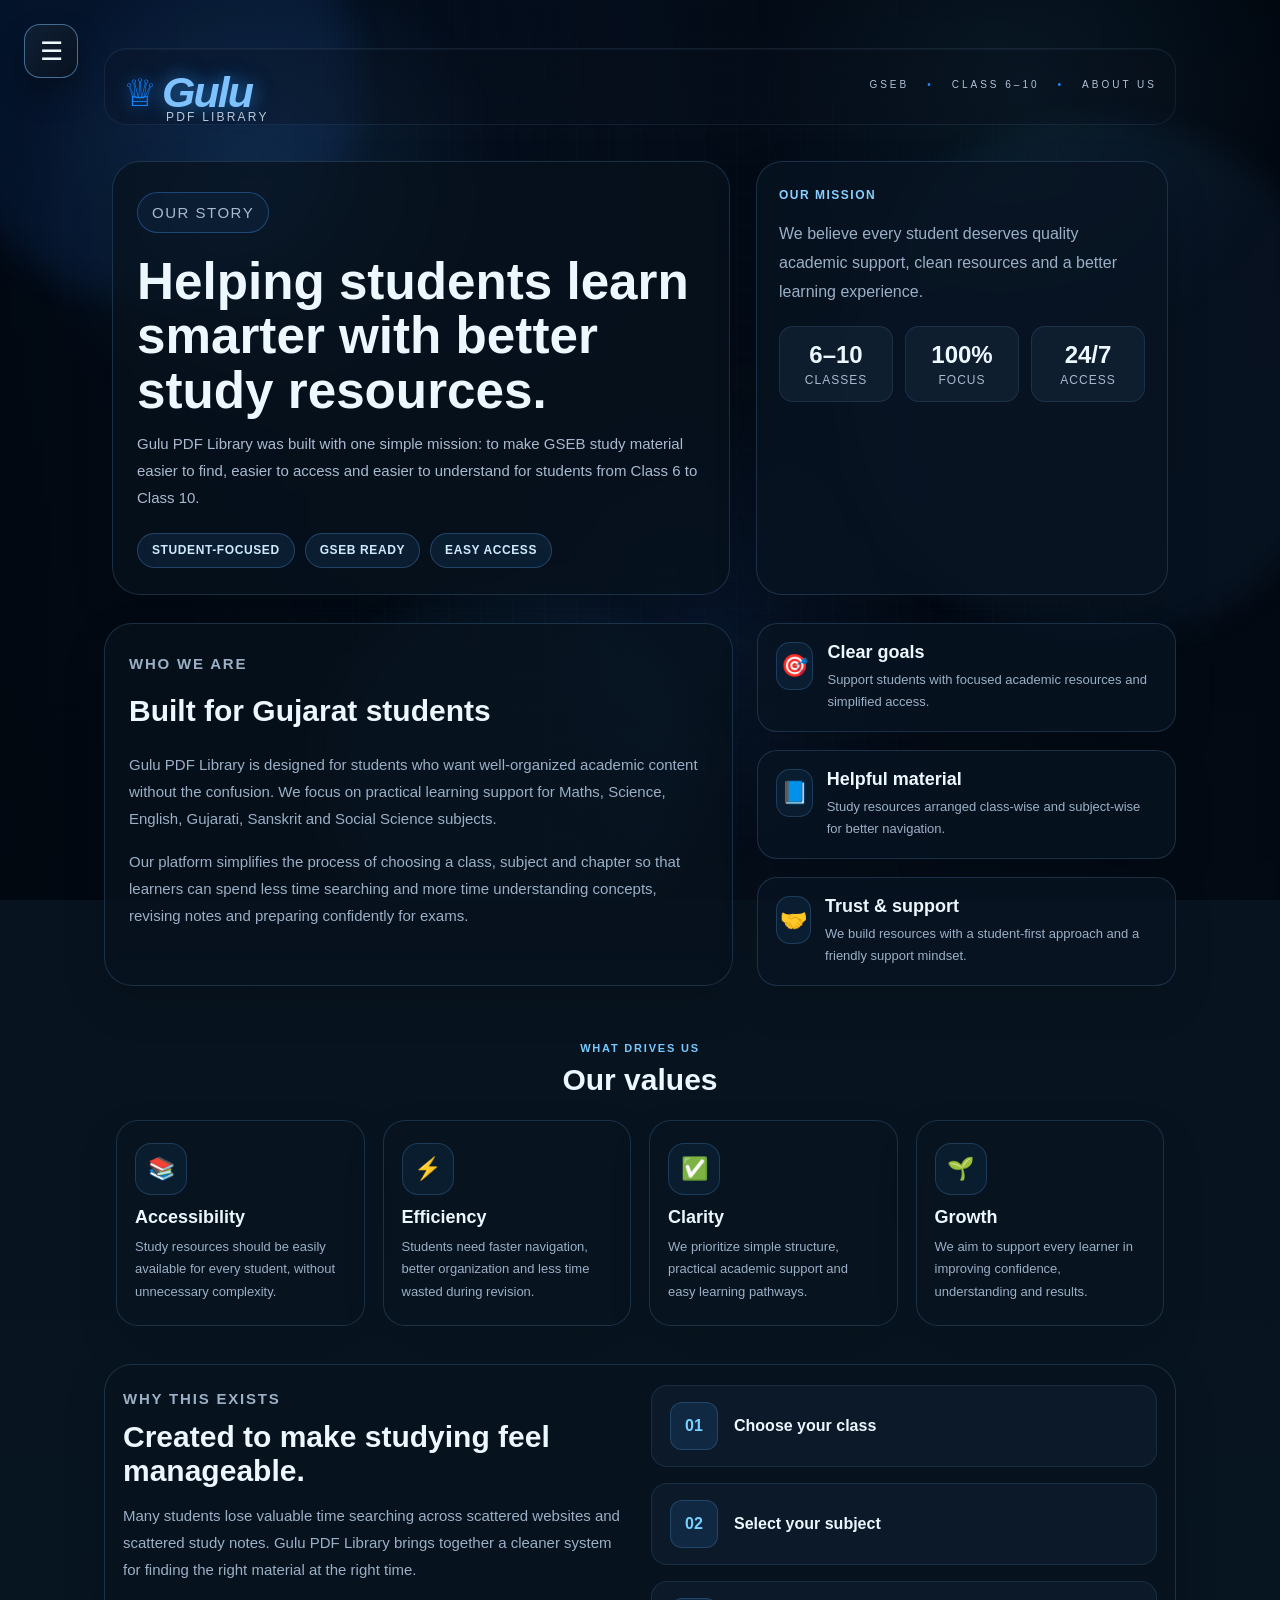
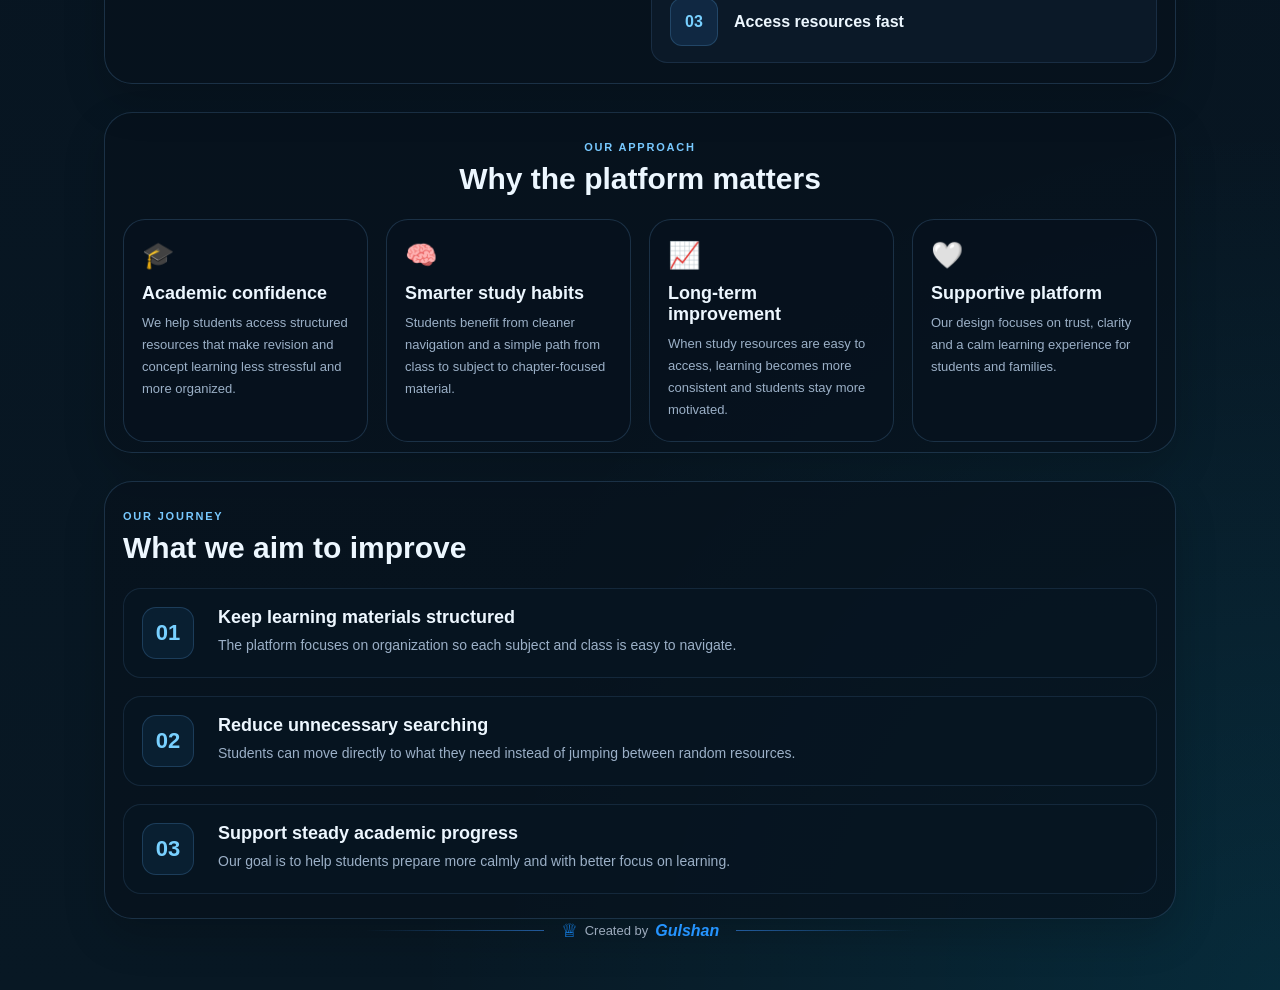
==== about.html @ 65ab962f "gg" ====
<!DOCTYPE html>
<html lang="en">

<head>

    <meta charset="UTF-8">
    <meta name="viewport" content="width=device-width, initial-scale=1.0">
    <meta name="theme-color" content="#07111f">
    <meta name="description" content="Learn about Gulu PDF Library, our mission to make GSEB study resources easier, smarter and more accessible for students across Gujarat.">
    <meta name="robots" content="index, follow">

    <title>
        About Gulu PDF Library | Our Mission & Story
    </title>

    <link rel="stylesheet" href="./css/style.css">
    <link rel="icon" type="image/png" href="./logo.png">

</head>

<body>

<div class="page-backdrop" aria-hidden="true">
    <span class="orb orb-one"></span>
    <span class="orb orb-two"></span>
    <span class="orb orb-three"></span>
    <div class="grid-glow"></div>
</div>

<div class="video-bg">
    <video autoplay loop muted playsinline preload="metadata" aria-hidden="true">
        <source src="./background.mp4" type="video/mp4">
        Your browser does not support background video.
    </video>
</div>

<div class="video-overlay"></div>

<main class="page about-page">

    <header class="topbar">

        <div class="brand">
            <div class="brand-logo">
                <span class="crown">♕</span>
                <span class="gulu-text">Gulu</span>
            </div>
            <div class="brand-subtitle">PDF LIBRARY</div>
        </div>

        <div class="top-right">
            GSEB
            <span>•</span>
            CLASS 6–10
            <span>•</span>
            ABOUT US
        </div>

    </header>

    <div class="side-menu" id="sideMenu">
        <button type="button" class="menu-toggle" id="menuToggle" aria-label="Open menu" aria-expanded="false">☰</button>

        <div class="side-menu-panel" id="sideMenuPanel" aria-label="Menu options">
            <div class="menu-heading">Menu</div>
            <a href="index.html">Home</a>
            <a href="about.html">About</a>
            <a href="contact.html">Contact</a>
            <a href="#">Settings</a>
            <a href="#">Profile</a>
        </div>
    </div>

    <section class="about-hero">

        <div class="about-hero-copy">
            <p class="eyebrow">Our story</p>
            <h1>Helping students learn smarter with better study resources.</h1>
            <p>
                Gulu PDF Library was built with one simple mission: to make GSEB study material easier to find,
                easier to access and easier to understand for students from Class 6 to Class 10.
            </p>

            <div class="hero-about-badges">
                <span>Student-focused</span>
                <span>GSEB ready</span>
                <span>Easy access</span>
            </div>
        </div>

        <div class="about-quick-card">
            <div class="quick-card-title">Our mission</div>
            <p>
                We believe every student deserves quality academic support, clean resources and a better learning experience.
            </p>
            <div class="metric-grid">
                <div>
                    <strong>6–10</strong>
                    <span>Classes</span>
                </div>
                <div>
                    <strong>100%</strong>
                    <span>Focus</span>
                </div>
                <div>
                    <strong>24/7</strong>
                    <span>Access</span>
                </div>
            </div>
        </div>

    </section>

    <section class="about-layout">

        <article class="story-panel">
            <div class="panel-header">
                <div>
                    <p class="mini-tag">Who we are</p>
                    <h2>Built for Gujarat students</h2>
                </div>
            </div>

            <p>
                Gulu PDF Library is designed for students who want well-organized academic content without the confusion.
                We focus on practical learning support for Maths, Science, English, Gujarati, Sanskrit and Social Science subjects.
            </p>

            <p>
                Our platform simplifies the process of choosing a class, subject and chapter so that learners can spend less time searching
                and more time understanding concepts, revising notes and preparing confidently for exams.
            </p>
        </article>

        <aside class="feature-stack">
            <div class="feature-box">
                <span class="feature-icon">🎯</span>
                <div>
                    <h3>Clear goals</h3>
                    <p>Support students with focused academic resources and simplified access.</p>
                </div>
            </div>

            <div class="feature-box">
                <span class="feature-icon">📘</span>
                <div>
                    <h3>Helpful material</h3>
                    <p>Study resources arranged class-wise and subject-wise for better navigation.</p>
                </div>
            </div>

            <div class="feature-box">
                <span class="feature-icon">🤝</span>
                <div>
                    <h3>Trust & support</h3>
                    <p>We build resources with a student-first approach and a friendly support mindset.</p>
                </div>
            </div>
        </aside>

    </section>

    <section class="values-panel">
        <div class="panel-header center-header">
            <div>
                <p class="mini-tag">What drives us</p>
                <h2>Our values</h2>
            </div>
        </div>

        <div class="values-grid">
            <article class="value-card">
                <div class="trust-icon">📚</div>
                <h3>Accessibility</h3>
                <p>Study resources should be easily available for every student, without unnecessary complexity.</p>
            </article>

            <article class="value-card">
                <div class="trust-icon">⚡</div>
                <h3>Efficiency</h3>
                <p>Students need faster navigation, better organization and less time wasted during revision.</p>
            </article>

            <article class="value-card">
                <div class="trust-icon">✅</div>
                <h3>Clarity</h3>
                <p>We prioritize simple structure, practical academic support and easy learning pathways.</p>
            </article>

            <article class="value-card">
                <div class="trust-icon">🌱</div>
                <h3>Growth</h3>
                <p>We aim to support every learner in improving confidence, understanding and results.</p>
            </article>
        </div>
    </section>

    <section class="journey-panel">
        <div class="journey-copy">
            <p class="mini-tag">Why this exists</p>
            <h2>Created to make studying feel manageable.</h2>
            <p>
                Many students lose valuable time searching across scattered websites and scattered study notes.
                Gulu PDF Library brings together a cleaner system for finding the right material at the right time.
            </p>
        </div>

        <div class="journey-box">
            <div class="journey-step">
                <span>01</span>
                <p>Choose your class</p>
            </div>
            <div class="journey-step">
                <span>02</span>
                <p>Select your subject</p>
            </div>
            <div class="journey-step">
                <span>03</span>
                <p>Access resources fast</p>
            </div>
        </div>
    </section>

    <section class="mission-panel">
        <div class="panel-header center-header">
            <div>
                <p class="mini-tag">Our approach</p>
                <h2>Why the platform matters</h2>
            </div>
        </div>

        <div class="mission-grid">
            <article class="mission-card">
                <span>🎓</span>
                <h3>Academic confidence</h3>
                <p>We help students access structured resources that make revision and concept learning less stressful and more organized.</p>
            </article>
            <article class="mission-card">
                <span>🧠</span>
                <h3>Smarter study habits</h3>
                <p>Students benefit from cleaner navigation and a simple path from class to subject to chapter-focused material.</p>
            </article>
            <article class="mission-card">
                <span>📈</span>
                <h3>Long-term improvement</h3>
                <p>When study resources are easy to access, learning becomes more consistent and students stay more motivated.</p>
            </article>
            <article class="mission-card">
                <span>🤍</span>
                <h3>Supportive platform</h3>
                <p>Our design focuses on trust, clarity and a calm learning experience for students and families.</p>
            </article>
        </div>
    </section>

    <section class="timeline-panel">
        <div class="panel-header">
            <div>
                <p class="mini-tag">Our journey</p>
                <h2>What we aim to improve</h2>
            </div>
        </div>

        <div class="timeline-list">
            <div class="timeline-item">
                <strong>01</strong>
                <div>
                    <h4>Keep learning materials structured</h4>
                    <p>The platform focuses on organization so each subject and class is easy to navigate.</p>
                </div>
            </div>
            <div class="timeline-item">
                <strong>02</strong>
                <div>
                    <h4>Reduce unnecessary searching</h4>
                    <p>Students can move directly to what they need instead of jumping between random resources.</p>
                </div>
            </div>
            <div class="timeline-item">
                <strong>03</strong>
                <div>
                    <h4>Support steady academic progress</h4>
                    <p>Our goal is to help students prepare more calmly and with better focus on learning.</p>
                </div>
            </div>
        </div>
    </section>

    <footer class="footer">
        <div class="footer-line"></div>
        <div class="footer-content">
            <span class="footer-crown">♕</span>
            <span>Created by</span>
            <strong>Gulshan</strong>
        </div>
        <div class="footer-line"></div>
    </footer>

</main>

<script>
    const sideMenu = document.getElementById("sideMenu");
    const menuToggle = document.getElementById("menuToggle");

    menuToggle.addEventListener("click", function () {
        const isOpen = sideMenu.classList.toggle("open");
        menuToggle.setAttribute("aria-expanded", String(isOpen));
    });

    document.addEventListener("click", function (event) {
        if (!sideMenu.contains(event.target)) {
            sideMenu.classList.remove("open");
            menuToggle.setAttribute("aria-expanded", "false");
        }
    });
</script>

<script src="./js/bg-music.js"></script>

</body>

</html>
---- css/style.css ----
/* =========================================================
   GULU PDF LIBRARY
   FINAL GLOBAL STYLESHEET
========================================================= */


/* =========================================================
   RESET
========================================================= */

* {
    margin: 0;
    padding: 0;
    box-sizing: border-box;
}


html,
body {
    width: 100%;
    min-height: 100%;
}


html {
    scroll-behavior: smooth;
}


body {
    position: relative;

    font-family:
        "Segoe UI",
        Arial,
        Helvetica,
        sans-serif;

    background:
        radial-gradient(circle at top left, rgba(26, 118, 255, 0.22), transparent 28%),
        radial-gradient(circle at bottom right, rgba(0, 209, 255, 0.10), transparent 30%),
        linear-gradient(180deg, #040a13 0%, #07131f 30%, #081824 100%);

    color: #ffffff;

    overflow-x: hidden;

    -webkit-font-smoothing: antialiased;

    text-rendering: optimizeLegibility;
}


body::before {
    content: "";
    position: fixed;
    inset: 0;
    z-index: 0;
    pointer-events: none;
    background:
        radial-gradient(circle at 20% 20%, rgba(95, 182, 255, 0.14), transparent 20%),
        radial-gradient(circle at 80% 10%, rgba(81, 210, 255, 0.08), transparent 22%),
        radial-gradient(circle at 55% 70%, rgba(58, 126, 255, 0.08), transparent 26%);
}


.page-backdrop {
    position: fixed;
    inset: 0;
    z-index: 0;
    overflow: hidden;
    pointer-events: none;
}


.orb {
    position: absolute;
    border-radius: 50%;
    filter: blur(16px);
    opacity: 0.52;
    animation: floatOrb 16s ease-in-out infinite alternate;
}


.orb-one {
    width: 420px;
    height: 420px;
    background: rgba(35, 120, 255, 0.18);
    top: -120px;
    left: -60px;
}


.orb-two {
    width: 520px;
    height: 520px;
    background: rgba(83, 173, 255, 0.12);
    right: -80px;
    top: 120px;
    animation-delay: 1s;
}


.orb-three {
    width: 380px;
    height: 380px;
    background: rgba(80, 196, 255, 0.10);
    bottom: -60px;
    left: 25%;
    animation-delay: 2s;
}


.grid-glow {
    position: absolute;
    inset: 0;
    background-image:
        linear-gradient(rgba(255, 255, 255, 0.03) 1px, transparent 1px),
        linear-gradient(90deg, rgba(255, 255, 255, 0.03) 1px, transparent 1px);
    background-size: 32px 32px;
    mask-image: radial-gradient(circle at center, black 40%, transparent 100%);
    opacity: 0.45;
}


@keyframes floatOrb {
    0% {
        transform: translate3d(0, 0, 0) scale(1);
    }
    100% {
        transform: translate3d(20px, 25px, 0) scale(1.06);
    }
}


button,
input,
textarea,
select {
    font: inherit;
}


button {
    -webkit-tap-highlight-color: transparent;
}


::selection {
    background: rgba(35, 143, 255, 0.30);
    color: #ffffff;
}


/* =========================================================
   GLOBAL SCROLLBAR
========================================================= */

::-webkit-scrollbar {
    width: 9px;
}


::-webkit-scrollbar-track {
    background: #07111f;
}


::-webkit-scrollbar-thumb {
    background: #16395f;
    border-radius: 20px;
}


::-webkit-scrollbar-thumb:hover {
    background: #1e5c96;
}


/* =========================================================
   BACKGROUND VIDEO
========================================================= */

.video-bg {
    position: fixed;

    inset: 0;

    width: 100%;
    height: 100%;

    overflow: hidden;

    z-index: -2;

    pointer-events: none;
}


.video-bg video {
    width: 100%;
    height: 100%;

    object-fit: cover;

    object-position: center;
}


/* =========================================================
   BACKGROUND OVERLAY
========================================================= */

.video-overlay {
    position: fixed;

    inset: 0;

    background:
        linear-gradient(
            90deg,
            rgba(2, 7, 15, 0.90),
            rgba(4, 12, 25, 0.64),
            rgba(2, 7, 15, 0.80)
        );

    backdrop-filter: blur(1.5px);

    -webkit-backdrop-filter: blur(1.5px);

    z-index: -1;

    pointer-events: none;
}


/* =========================================================
   INDEX PAGE
========================================================= */

.page {
    position: relative;
    z-index: 1;

    width: min(1400px, 100%);
    min-height: 100vh;
    margin: 0 auto;

    display: flex;
    flex-direction: column;

    padding:
        28px
        5%
        18px;
}


/* =========================================================
   INDEX TOP BAR
========================================================= */

.topbar {
    width: 100%;
    max-width: 1280px;
    margin: 0 auto;

    display: flex;
    justify-content: space-between;
    align-items: flex-start;
    gap: 20px;

    padding: 14px 18px 0;
    border-radius: 22px;
    background: rgba(10, 18, 30, 0.30);
    border: 1px solid rgba(122, 193, 255, 0.10);
    box-shadow: inset 0 1px 0 rgba(255, 255, 255, 0.04);
}


.side-menu {
    position: fixed;
    left: 24px;
    top: 24px;
    z-index: 60;
}


.side-menu-panel,
.info-item,
.login-box,
.seo-intro,
.info-panel,
.faq-box {
    backdrop-filter: blur(14px);
    -webkit-backdrop-filter: blur(14px);
}


.menu-toggle {
    width: 54px;
    height: 54px;

    border: 1px solid rgba(126, 196, 255, 0.50);
    border-radius: 16px;

    background: linear-gradient(135deg, rgba(16, 32, 53, 0.95), rgba(8, 18, 31, 0.92));

    color: #edf8ff;
    font-size: 26px;
    line-height: 1;

    cursor: pointer;

    box-shadow: 0 16px 30px rgba(0, 0, 0, 0.28);

    transition: transform 0.25s ease, border-color 0.25s ease, box-shadow 0.25s ease;
}


.menu-toggle:hover {
    transform: translateY(-2px);
    border-color: rgba(142, 209, 255, 0.82);
    box-shadow: 0 20px 36px rgba(10, 86, 180, 0.26);
}


.side-menu-panel {
    position: absolute;
    left: 0;
    top: 66px;

    width: 220px;
    padding: 14px 12px 12px;

    border: 1px solid rgba(120, 188, 255, 0.35);
    border-radius: 18px;

    background: rgba(9, 18, 30, 0.90);
    backdrop-filter: blur(18px);
    -webkit-backdrop-filter: blur(18px);

    transform: translateX(-118%);
    opacity: 0;
    pointer-events: none;

    transition: transform 0.30s cubic-bezier(0.22, 1, 0.36, 1), opacity 0.30s ease;

    box-shadow: 0 20px 35px rgba(0, 0, 0, 0.35);
}


.side-menu.open .side-menu-panel {
    transform: translateX(0);
    opacity: 1;
    pointer-events: auto;
}


.menu-heading {
    padding: 0 10px 10px;
    color: #7cc3ff;
    font-size: 11px;
    font-weight: 700;
    letter-spacing: 1.8px;
    text-transform: uppercase;
}


.side-menu-panel a {
    display: block;
    margin-top: 8px;
    padding: 12px 12px;
    border-radius: 12px;

    background: rgba(255, 255, 255, 0.02);
    color: #eaf5ff;
    text-decoration: none;
    font-size: 14px;
    font-weight: 600;

    transition: background 0.25s ease, transform 0.25s ease, border 0.25s ease;
    border: 1px solid transparent;
}


.side-menu-panel a:hover {
    background: rgba(45, 123, 214, 0.18);
    border-color: rgba(119, 197, 255, 0.25);
    transform: translateX(4px);
}


.brand {
    display: flex;
    flex-direction: column;
    align-items: flex-start;
    padding: 8px 0 0;
}


.brand-logo {
    display: flex;

    align-items: center;

    gap: 5px;
}


.crown {
    color: #1683ff;

    font-size: 38px;

    line-height: 1;

    text-shadow:
        0 0 15px
        rgba(22, 131, 255, 0.75);
}


.gulu-text {
    color: #7ec3ff;

    font-size: 43px;

    font-weight: 800;

    font-style: italic;

    letter-spacing: -2px;

    line-height: 1;

    text-shadow:
        0 0 18px rgba(61, 164, 255, 0.55),
        0 0 32px rgba(61, 164, 255, 0.22);
}


.brand-subtitle {
    margin-left: 43px;
    margin-top: -4px;

    color: #b9c9db;
    font-size: 12px;
    letter-spacing: 2.2px;
    text-transform: uppercase;
}


.top-right {
    display: flex;
    align-items: center;
    gap: 10px;
    padding-top: 16px;

    color: #b2c3d7;
    font-size: 10px;
    letter-spacing: 3px;
    text-transform: uppercase;
    text-align: right;
}


.top-right span {
    color: #198bff;

    padding:
        0 8px;
}


/* =========================================================
   INDEX HERO
========================================================= */

.hero {
    flex: 1;

    width: min(1280px, 100%);
    margin: 0 auto;

    display: grid;
    grid-template-columns:
        minmax(180px, 1fr)
        minmax(360px, 520px)
        minmax(180px, 1fr);

    align-items: center;
    gap: 45px;

    padding: 42px 0 40px;
}


/* =========================================================
   SIDE INFO
========================================================= */

.side-info {
    max-width: 290px;
}


.left-info {
    justify-self: end;
}


.right-info {
    justify-self: start;
    text-align: left;
}


.info-item {
    display: flex;
    align-items: center;
    gap: 16px;

    margin: 22px 0;
    padding: 16px 18px;

    border: 1px solid rgba(115, 180, 255, 0.18);
    border-radius: 18px;

    background: rgba(8, 20, 34, 0.42);
    box-shadow: 0 12px 28px rgba(1, 8, 19, 0.18);
}


.info-icon {
    width: 52px;
    height: 52px;

    display: flex;
    align-items: center;
    justify-content: center;

    flex-shrink: 0;

    border: 1px solid rgba(91, 178, 255, 0.44);
    border-radius: 15px;

    background: linear-gradient(145deg, rgba(16, 40, 66, 0.82), rgba(8, 18, 31, 0.70));

    color: #69c0ff;
    font-size: 22px;
    box-shadow: 0 0 20px rgba(0, 121, 255, 0.12);
}


.info-item h3 {
    font-size: 16px;
    margin-bottom: 6px;
    color: #ebf5ff;
}


.info-item p {
    color: #8ea6bc;
    font-size: 12px;
    line-height: 1.5;
}


/* =========================================================
   CENTRAL INDEX CARD
========================================================= */

.login-box {
    width: 100%;
    max-width: 520px;
    justify-self: center;

    padding: 38px 44px 32px;

    border: 1px solid rgba(95, 182, 255, 0.45);
    border-radius: 28px;

    background:
        linear-gradient(180deg, rgba(12, 25, 41, 0.94), rgba(7, 18, 30, 0.88));

    box-shadow:
        0 30px 70px rgba(0, 0, 0, 0.52),
        0 0 30px rgba(30, 119, 235, 0.14),
        inset 0 1px 0 rgba(255, 255, 255, 0.04),
        inset 0 -12px 30px rgba(8, 17, 31, 0.25);

    position: relative;
}


.login-box::before {
    content: "";
    position: absolute;
    top: -1px;
    left: 18%;
    width: 64%;
    height: 2px;

    background: linear-gradient(90deg, transparent, #76c8ff, transparent);
    box-shadow: 0 0 18px rgba(118, 200, 255, 0.9);
}


.login-box::after {
    content: "";
    position: absolute;
    inset: 12px;
    border: 1px solid rgba(133, 194, 255, 0.08);
    border-radius: 22px;
    pointer-events: none;
}


/* =========================================================
   INDEX LOGO
========================================================= */

.login-logo {
    text-align: center;

    margin-bottom: 9px;
}


.logo-crown {
    color: #1590ff;

    font-size: 46px;

    line-height: 0.8;

    text-shadow:
        0 0 20px
        rgba(21, 144, 255, 0.70);
}


.logo-name {
    margin-top: 5px;

    color: #1590ff;

    font-size: 56px;

    line-height: 1;

    font-weight: 700;

    font-style: italic;

    letter-spacing: -3px;

    text-shadow:
        0 0 20px
        rgba(21, 144, 255, 0.50);
}


.login-box h1 {
    text-align: center;

    font-size: 29px;

    margin-top: 20px;

    margin-bottom: 8px;
}


.login-box h1 span {
    color: #1590ff;
}


.login-subtitle {
    color: #aebdce;

    text-align: center;

    font-size: 14px;

    margin-bottom: 28px;

    line-height: 1.5;
}


/* =========================================================
   INDEX MAIN BUTTON
========================================================= */

.login-button {
    width: 100%;

    min-height: 55px;

    margin-top: 5px;

    border: none;

    border-radius: 12px;

    background:
        linear-gradient(
            90deg,
            #0969e8,
            #1695ff
        );

    color: #ffffff;

    font-size: 17px;

    font-weight: 700;

    cursor: pointer;

    box-shadow:
        0 10px 30px
        rgba(0, 112, 255, 0.28);

    transition:
        transform 0.25s ease,
        box-shadow 0.25s ease,
        filter 0.25s ease;
}


.login-button span {
    margin-right: 8px;
}


.login-button:hover {
    transform:
        translateY(-2px);

    box-shadow:
        0 14px 35px
        rgba(0, 112, 255, 0.40);

    filter: brightness(1.06);
}


.login-button:active {
    transform:
        translateY(0);
}


/* =========================================================
   UNUSED LOGIN SUPPORT
   Kept for compatibility with old markup.
========================================================= */

.input-group {
    position: relative;

    width: 100%;

    margin-bottom: 14px;
}


.input-group input {
    width: 100%;

    height: 54px;

    padding:
        0 50px
        0 47px;

    color: #ffffff;

    font-size: 15px;

    outline: none;

    border:
        1px solid
        rgba(122, 155, 192, 0.35);

    border-radius: 12px;

    background:
        rgba(9, 24, 42, 0.65);

    transition:
        border-color 0.25s ease,
        box-shadow 0.25s ease;
}


.input-group input::placeholder {
    color: #8999ad;
}


.input-group input:focus {
    border-color:
        rgba(41, 145, 255, 0.90);

    box-shadow:
        0 0 0 3px
        rgba(41, 145, 255, 0.09);
}


.input-icon {
    position: absolute;

    left: 17px;

    top: 50%;

    transform:
        translateY(-50%);

    color: #62aefb;

    font-size: 19px;

    z-index: 1;
}


.show-password {
    position: absolute;

    right: 13px;

    top: 50%;

    transform:
        translateY(-50%);

    border: none;

    background: transparent;

    cursor: pointer;

    color: #8fa3ba;

    font-size: 18px;
}


.show-password:hover {
    color: #45a4ff;
}


#message {
    min-height: 20px;

    margin-top: 13px;

    text-align: center;

    color: #ff7070;

    font-size: 13px;
}


.security-line {
    display: flex;

    justify-content: center;

    align-items: center;

    gap: 10px;

    margin-top: 15px;

    color: #8292a7;

    font-size: 11px;

    letter-spacing: 0.5px;
}


.security-line span:first-child {
    color: #459eff;
}


/* =========================================================
   QUOTE
========================================================= */

.quote-mark {
    color: #238fff;

    font-family: Georgia, serif;

    font-size: 56px;

    height: 32px;

    opacity: 0.8;
}


.right-info h2 {
    font-size: 31px;

    font-style: italic;

    line-height: 1.15;

    font-family: Georgia, serif;
}


.right-info h2 span {
    color: #3fa0ff;
}


.quote-line {
    width: 105px;

    height: 2px;

    margin-top: 15px;

    background:
        linear-gradient(
            90deg,
            #1c8fff,
            transparent
        );

    box-shadow:
        0 0 10px
        rgba(28, 143, 255, 0.50);
}


.seo-content {
    width: min(1100px, 100%);
    margin: 0 auto 28px;
    color: #8fa2b8;
    line-height: 1.8;
    font-size: 15px;
    padding: 22px 0 0;
}


.seo-intro,
.info-panel,
.faq-box {
    border: 1px solid rgba(116, 188, 255, 0.18);
    background: rgba(8, 18, 29, 0.72);
    box-shadow: 0 16px 32px rgba(0, 0, 0, 0.18);
    backdrop-filter: blur(8px);
    -webkit-backdrop-filter: blur(8px);
}


.seo-intro {
    text-align: center;
    margin-bottom: 26px;
    padding: 28px 26px 22px;
    border-radius: 24px;
}


.eyebrow {
    display: inline-block;

    margin-bottom: 10px;

    padding: 6px 14px;

    border: 1px solid rgba(67, 152, 255, 0.35);

    border-radius: 999px;

    background: rgba(14, 38, 63, 0.55);

    color: #71bcff;

    font-size: 11px;

    letter-spacing: 1.5px;

    text-transform: uppercase;
}


.seo-intro h2 {
    color: #dceaff;

    font-size: clamp(24px, 2.3vw, 36px);

    margin-bottom: 14px;

    line-height: 1.2;
}


.seo-intro p {
    max-width: 900px;

    margin: 0 auto;

    color: #a4b7d0;

    font-size: 15px;
}


.content-grid {
    display: grid;
    grid-template-columns: repeat(2, minmax(0, 1fr));
    gap: 22px;
    margin-bottom: 22px;
}


.info-panel {
    padding: 26px 24px;
    border-radius: 22px;
}


.info-panel h3 {
    color: #e1ecff;

    font-size: 22px;

    margin-bottom: 12px;
}


.info-panel p {
    color: #a7bbd1;

    font-size: 14px;
}


.resource-list {
    margin-top: 18px;

    list-style: none;

    display: grid;

    gap: 9px;
}


.resource-list li {
    position: relative;

    padding-left: 18px;

    color: #dceafe;

    font-size: 14px;
}


.resource-list li::before {
    content: "•";

    position: absolute;

    left: 0;

    color: #5ab0ff;
}


.full-width {
    margin-bottom: 22px;
}


.benefit-grid {
    display: grid;

    grid-template-columns: repeat(4, minmax(0, 1fr));

    gap: 18px;

    margin-top: 18px;
}


.benefit-grid > div {
    padding: 20px 16px 16px;

    border-radius: 18px;

    background: rgba(19, 41, 63, 0.72);

    border: 1px solid rgba(80, 166, 255, 0.22);
}


.benefit-grid strong {
    display: inline-block;

    margin-bottom: 12px;

    color: #75c1ff;

    font-size: 18px;
}


.benefit-grid h4 {
    margin-bottom: 8px;

    color: #ebf4ff;

    font-size: 16px;
}


.benefit-grid p {
    color: #a9bad0;

    font-size: 13px;

    line-height: 1.7;
}


.faq-box {
    padding: 26px 24px;
    border-radius: 22px;
    margin-bottom: 22px;
}


.faq-box h3 {
    color: #e1ecff;

    font-size: 22px;

    margin-bottom: 16px;
}


.faq-list {
    display: grid;

    gap: 16px;
}


.faq-list > div {
    padding-bottom: 12px;

    border-bottom: 1px solid rgba(82, 144, 206, 0.20);
}


.faq-list > div:last-child {
    border-bottom: none;
    padding-bottom: 0;
}


.faq-list dt {
    margin-bottom: 6px;

    color: #edf5ff;

    font-weight: 700;

    font-size: 15px;
}


.faq-list dd {
    color: #a8bbd0;

    font-size: 14px;

    line-height: 1.7;
}


.cta-wrap {
    display: flex;

    justify-content: center;

    margin-top: 8px;
}


.cta-link {
    display: inline-flex;

    align-items: center;

    justify-content: center;

    min-height: 52px;

    padding: 0 28px;

    border-radius: 12px;

    background: linear-gradient(135deg, #1990ff, #0d5ecf);

    color: #ffffff;

    text-decoration: none;

    font-weight: 700;

    box-shadow: 0 12px 30px rgba(25, 144, 255, 0.35);

    transition: transform 0.25s ease, box-shadow 0.25s ease;
}


.cta-link:hover {
    transform: translateY(-1px);

    box-shadow: 0 16px 35px rgba(25, 144, 255, 0.45);
}


.contact-page {
    width: min(1200px, 100%);
    margin: 20px auto 30px;
}


.contact-hero {
    position: relative;
    z-index: 1;
    display: grid;
    grid-template-columns: 1.2fr 0.8fr;
    gap: 26px;
    padding: 18px 8px 0;
    margin-top: 18px;
}


.contact-hero-copy {
    padding: 30px 24px 26px;
    border: 1px solid rgba(120, 188, 255, 0.18);
    border-radius: 28px;
    background: rgba(7, 18, 29, 0.74);
    box-shadow: 0 18px 42px rgba(0, 0, 0, 0.18);
    backdrop-filter: blur(10px);
    -webkit-backdrop-filter: blur(10px);
}


.contact-hero-copy h1 {
    color: #edf7ff;
    font-size: clamp(34px, 4vw, 58px);
    line-height: 1.05;
    margin: 12px 0 12px;
}


.contact-hero-copy p {
    color: #a9bad0;
    font-size: 15px;
    line-height: 1.8;
    max-width: 650px;
}


.hero-contact-badges {
    display: flex;
    flex-wrap: wrap;
    gap: 10px;
    margin-top: 22px;
}


.hero-contact-badges span {
    display: inline-flex;
    align-items: center;
    justify-content: center;
    min-height: 35px;
    padding: 0 14px;
    border-radius: 999px;
    background: rgba(63, 159, 255, 0.10);
    border: 1px solid rgba(108, 180, 255, 0.25);
    color: #cfeaff;
    font-size: 12px;
    letter-spacing: 0.6px;
    text-transform: uppercase;
    font-weight: 700;
}


.contact-quick-card {
    padding: 26px 22px;
    border: 1px solid rgba(120, 188, 255, 0.18);
    border-radius: 26px;
    background: rgba(8, 20, 34, 0.78);
    box-shadow: 0 18px 42px rgba(0, 0, 0, 0.18);
    backdrop-filter: blur(10px);
    -webkit-backdrop-filter: blur(10px);
}


.quick-card-title {
    color: #88d0ff;
    font-size: 12px;
    letter-spacing: 1.5px;
    text-transform: uppercase;
    font-weight: 700;
    margin-bottom: 18px;
}


.quick-item {
    padding: 14px 0;
    border-bottom: 1px solid rgba(134, 160, 200, 0.12);
}


.quick-item:last-child {
    border-bottom: none;
    padding-bottom: 0;
}


.quick-label {
    display: block;
    color: #89a7c5;
    font-size: 11px;
    text-transform: uppercase;
    letter-spacing: 1.2px;
    margin-bottom: 6px;
}


.quick-item strong {
    color: #edf7ff;
    font-size: 14px;
    line-height: 1.7;
}


.contact-layout {
    position: relative;
    z-index: 1;
    display: grid;
    grid-template-columns: 1.2fr 0.8fr;
    gap: 24px;
    margin-top: 28px;
}


.contact-form-wrap,
.contact-sidebar,
.trust-panel,
.map-panel,
.faq-section {
    position: relative;
    z-index: 1;
}


.contact-form-wrap {
    padding: 26px 24px 24px;
    border: 1px solid rgba(120, 188, 255, 0.18);
    border-radius: 28px;
    background: rgba(7, 18, 29, 0.74);
    box-shadow: 0 18px 42px rgba(0, 0, 0, 0.18);
    backdrop-filter: blur(10px);
    -webkit-backdrop-filter: blur(10px);
}


.panel-header {
    margin-bottom: 22px;
}


.mini-tag {
    color: #78c9ff;
    font-size: 11px;
    letter-spacing: 1.8px;
    text-transform: uppercase;
    font-weight: 700;
    margin-bottom: 8px;
}


.panel-header h2 {
    color: #edf7ff;
    font-size: 30px;
    line-height: 1.2;
}


.contact-form {
    display: grid;
    gap: 18px;
}


.form-row {
    display: grid;
    gap: 18px;
}


.two-col {
    grid-template-columns: repeat(2, minmax(0, 1fr));
}


.field-group {
    display: grid;
    gap: 8px;
}


.field-group label {
    color: #d7e7f6;
    font-size: 13px;
    font-weight: 700;
}


.field-group input,
.field-group select,
.field-group textarea {
    width: 100%;
    border: 1px solid rgba(108, 181, 255, 0.25);
    border-radius: 14px;
    background: rgba(12, 24, 40, 0.60);
    color: #edf7ff;
    padding: 14px 16px;
    font-size: 14px;
    outline: none;
    transition: border-color 0.25s ease, box-shadow 0.25s ease;
}


.field-group input::placeholder,
.field-group textarea::placeholder {
    color: #7e93aa;
}


.field-group input:focus,
.field-group select:focus,
.field-group textarea:focus {
    border-color: rgba(120, 206, 255, 0.74);
    box-shadow: 0 0 0 3px rgba(76, 166, 255, 0.12);
}


.field-group textarea {
    resize: vertical;
    min-height: 140px;
}


.primary-btn {
    display: inline-flex;
    align-items: center;
    justify-content: center;
    min-height: 52px;
    border: none;
    border-radius: 14px;
    background: linear-gradient(135deg, #2d9eff, #0d62d8 60%, #0a4bb5);
    color: #ffffff;
    font-weight: 800;
    font-size: 15px;
    cursor: pointer;
    box-shadow: 0 16px 30px rgba(18, 109, 220, 0.35);
    transition: transform 0.25s ease, filter 0.25s ease;
}


.primary-btn:hover {
    transform: translateY(-1px);
    filter: brightness(1.04);
}


.contact-sidebar {
    display: grid;
    gap: 22px;
}


.sidebar-card {
    padding: 24px 22px;
    border: 1px solid rgba(120, 188, 255, 0.18);
    border-radius: 26px;
    background: rgba(7, 18, 29, 0.74);
    box-shadow: 0 18px 42px rgba(0, 0, 0, 0.18);
    backdrop-filter: blur(10px);
    -webkit-backdrop-filter: blur(10px);
}


.sidebar-card h3 {
    color: #edf7ff;
    font-size: 24px;
    margin-bottom: 18px;
}


.info-stack {
    display: grid;
    gap: 14px;
}


.detail-item {
    display: flex;
    align-items: flex-start;
    gap: 12px;
}


.detail-icon {
    width: 38px;
    height: 38px;
    display: flex;
    align-items: center;
    justify-content: center;
    border-radius: 12px;
    background: rgba(63, 159, 255, 0.12);
    border: 1px solid rgba(104, 189, 255, 0.20);
    color: #78d0ff;
    font-size: 16px;
}


.detail-item strong {
    display: block;
    color: #edf7ff;
    font-size: 13px;
    margin-bottom: 4px;
}


.detail-item p {
    color: #a7b8c9;
    font-size: 13px;
    line-height: 1.7;
}


.small-card {
    padding-bottom: 18px;
}


.hours-list {
    list-style: none;
    display: grid;
    gap: 10px;
}


.hours-list li {
    display: flex;
    justify-content: space-between;
    gap: 12px;
    color: #cfe0f4;
    font-size: 13px;
    padding: 10px 0;
    border-bottom: 1px solid rgba(134, 160, 200, 0.12);
}


.hours-list li:last-child {
    border-bottom: none;
}


.trust-panel {
    margin-top: 28px;
    padding: 28px 12px 10px;
}


.center-header {
    text-align: center;
}


.trust-grid {
    display: grid;
    grid-template-columns: repeat(4, minmax(0, 1fr));
    gap: 18px;
    margin-top: 12px;
}


.trust-card {
    padding: 22px 18px;
    border: 1px solid rgba(120, 188, 255, 0.18);
    border-radius: 22px;
    background: rgba(8, 19, 31, 0.70);
    box-shadow: 0 18px 42px rgba(0, 0, 0, 0.14);
}


.trust-icon {
    width: 52px;
    height: 52px;
    display: flex;
    align-items: center;
    justify-content: center;
    border-radius: 16px;
    background: rgba(51, 162, 255, 0.08);
    border: 1px solid rgba(105, 183, 255, 0.20);
    font-size: 22px;
    margin-bottom: 12px;
}


.trust-card h3 {
    color: #edf7ff;
    font-size: 18px;
    margin-bottom: 8px;
}


.trust-card p {
    color: #9bb0c7;
    font-size: 13px;
    line-height: 1.7;
}


.map-panel {
    display: grid;
    grid-template-columns: 1.1fr 0.9fr;
    gap: 22px;
    margin-top: 28px;
    padding: 20px 18px;
    border: 1px solid rgba(120, 188, 255, 0.18);
    border-radius: 28px;
    background: rgba(7, 18, 29, 0.74);
    box-shadow: 0 18px 42px rgba(0, 0, 0, 0.18);
}


.map-content h2 {
    color: #edf7ff;
    font-size: 30px;
    margin-bottom: 14px;
}


.map-content p {
    color: #9bb0c7;
    line-height: 1.8;
    font-size: 15px;
}


.map-box {
    min-height: 220px;
    display: flex;
    align-items: center;
    justify-content: center;
    flex-direction: column;
    gap: 10px;
    border: 1px solid rgba(120, 188, 255, 0.18);
    border-radius: 24px;
    background:
        linear-gradient(135deg, rgba(17, 42, 65, 0.88), rgba(13, 28, 43, 0.88)),
        radial-gradient(circle at center, rgba(72, 169, 255, 0.12), transparent 40%);
    color: #edf7ff;
    font-weight: 700;
}


.map-pin {
    font-size: 42px;
}


.faq-section {
    margin-top: 28px;
    padding: 26px 18px 8px;
    border: 1px solid rgba(120, 188, 255, 0.18);
    border-radius: 28px;
    background: rgba(7, 18, 29, 0.74);
    box-shadow: 0 18px 42px rgba(0, 0, 0, 0.18);
}


.faq-list-wrap {
    display: grid;
    gap: 14px;
    margin-top: 18px;
}


.faq-item {
    padding: 18px 18px;
    border: 1px solid rgba(120, 188, 255, 0.12);
    border-radius: 18px;
    background: rgba(14, 27, 42, 0.44);
}


.faq-item h3 {
    color: #edf7ff;
    margin-bottom: 8px;
    font-size: 17px;
}


.faq-item p {
    color: #9bb0c7;
    font-size: 14px;
    line-height: 1.7;
}


.support-flow {
    margin-top: 28px;
    padding: 28px 18px 8px;
    border: 1px solid rgba(120, 188, 255, 0.18);
    border-radius: 28px;
    background: rgba(7, 18, 29, 0.74);
    box-shadow: 0 18px 42px rgba(0, 0, 0, 0.18);
}

.support-grid {
    display: grid;
    grid-template-columns: repeat(3, minmax(0, 1fr));
    gap: 18px;
    margin-top: 18px;
}

.support-step {
    padding: 22px 18px;
    border: 1px solid rgba(120, 188, 255, 0.18);
    border-radius: 20px;
    background: rgba(8, 19, 31, 0.7);
}

.support-step span {
    display: inline-flex;
    align-items: center;
    justify-content: center;
    width: 42px;
    height: 42px;
    border-radius: 12px;
    background: rgba(51, 162, 255, 0.08);
    border: 1px solid rgba(105, 183, 255, 0.20);
    color: #78d0ff;
    font-weight: 800;
    margin-bottom: 12px;
}

.support-step h3 {
    color: #edf7ff;
    font-size: 18px;
    margin-bottom: 8px;
}

.support-step p {
    color: #9bb0c7;
    line-height: 1.7;
    font-size: 13px;
}

.about-page {
    width: min(1200px, 100%);
    margin: 20px auto 30px;
}

.about-hero {
    position: relative;
    z-index: 1;
    display: grid;
    grid-template-columns: 1.2fr 0.8fr;
    gap: 26px;
    padding: 18px 8px 0;
    margin-top: 18px;
}

.about-hero-copy {
    padding: 30px 24px 26px;
    border: 1px solid rgba(120, 188, 255, 0.18);
    border-radius: 28px;
    background: rgba(7, 18, 29, 0.74);
    box-shadow: 0 18px 42px rgba(0, 0, 0, 0.18);
    backdrop-filter: blur(10px);
    -webkit-backdrop-filter: blur(10px);
}

.about-hero-copy h1 {
    color: #edf7ff;
    font-size: clamp(34px, 4vw, 58px);
    line-height: 1.06;
    margin: 12px 0 12px;
}

.about-hero-copy p {
    color: #a9bad0;
    font-size: 15px;
    line-height: 1.8;
    max-width: 650px;
}

.hero-about-badges {
    display: flex;
    flex-wrap: wrap;
    gap: 10px;
    margin-top: 22px;
}

.hero-about-badges span {
    display: inline-flex;
    align-items: center;
    justify-content: center;
    min-height: 35px;
    padding: 0 14px;
    border-radius: 999px;
    background: rgba(63, 159, 255, 0.10);
    border: 1px solid rgba(108, 180, 255, 0.25);
    color: #cfeaff;
    font-size: 12px;
    letter-spacing: 0.6px;
    text-transform: uppercase;
    font-weight: 700;
}

.about-quick-card {
    padding: 26px 22px;
    border: 1px solid rgba(120, 188, 255, 0.18);
    border-radius: 26px;
    background: rgba(8, 20, 34, 0.78);
    box-shadow: 0 18px 42px rgba(0, 0, 0, 0.18);
    backdrop-filter: blur(10px);
    -webkit-backdrop-filter: blur(10px);
}

.about-quick-card p {
    color: #9bb0c7;
    line-height: 1.8;
    margin-bottom: 20px;
}

.metric-grid {
    display: grid;
    grid-template-columns: repeat(3, minmax(0, 1fr));
    gap: 12px;
}

.metric-grid div {
    display: grid;
    gap: 4px;
    padding: 14px 12px;
    border-radius: 14px;
    background: rgba(18, 35, 52, 0.72);
    border: 1px solid rgba(120, 188, 255, 0.12);
    text-align: center;
}

.metric-grid strong {
    color: #edf7ff;
    font-size: 24px;
}

.metric-grid span {
    color: #a9bad0;
    font-size: 12px;
    text-transform: uppercase;
    letter-spacing: 1px;
}

.about-layout {
    position: relative;
    z-index: 1;
    display: grid;
    grid-template-columns: 1.2fr 0.8fr;
    gap: 24px;
    margin-top: 28px;
}

.story-panel,
.feature-stack,
.values-panel,
.journey-panel {
    position: relative;
    z-index: 1;
}

.story-panel {
    padding: 26px 24px;
    border: 1px solid rgba(120, 188, 255, 0.18);
    border-radius: 28px;
    background: rgba(7, 18, 29, 0.74);
    box-shadow: 0 18px 42px rgba(0, 0, 0, 0.18);
}

.story-panel p {
    color: #9bb0c7;
    line-height: 1.8;
    font-size: 15px;
    margin-bottom: 16px;
}

.feature-stack {
    display: grid;
    gap: 18px;
}

.feature-box {
    display: flex;
    align-items: flex-start;
    gap: 14px;
    padding: 18px 18px;
    border: 1px solid rgba(120, 188, 255, 0.18);
    border-radius: 20px;
    background: rgba(8, 20, 34, 0.78);
    box-shadow: 0 18px 42px rgba(0, 0, 0, 0.14);
}

.feature-icon {
    width: 48px;
    height: 48px;
    display: flex;
    align-items: center;
    justify-content: center;
    border-radius: 14px;
    background: rgba(51, 162, 255, 0.08);
    border: 1px solid rgba(105, 183, 255, 0.20);
    font-size: 22px;
}

.feature-box h3 {
    color: #edf7ff;
    font-size: 18px;
    margin-bottom: 6px;
}

.feature-box p {
    color: #9bb0c7;
    font-size: 13px;
    line-height: 1.7;
}

.values-panel {
    margin-top: 28px;
    padding: 28px 12px 10px;
}

.values-grid {
    display: grid;
    grid-template-columns: repeat(4, minmax(0, 1fr));
    gap: 18px;
    margin-top: 12px;
}

.value-card {
    padding: 22px 18px;
    border: 1px solid rgba(120, 188, 255, 0.18);
    border-radius: 22px;
    background: rgba(8, 19, 31, 0.70);
    box-shadow: 0 18px 42px rgba(0, 0, 0, 0.14);
}

.value-card h3 {
    color: #edf7ff;
    font-size: 18px;
    margin-bottom: 8px;
}

.value-card p {
    color: #9bb0c7;
    font-size: 13px;
    line-height: 1.7;
}

.journey-panel {
    display: grid;
    grid-template-columns: 1fr 1fr;
    gap: 22px;
    margin-top: 28px;
    padding: 20px 18px;
    border: 1px solid rgba(120, 188, 255, 0.18);
    border-radius: 28px;
    background: rgba(7, 18, 29, 0.74);
    box-shadow: 0 18px 42px rgba(0, 0, 0, 0.18);
}

.journey-copy h2 {
    color: #edf7ff;
    font-size: 30px;
    margin-bottom: 14px;
}

.journey-copy p {
    color: #9bb0c7;
    line-height: 1.8;
    font-size: 15px;
}

.journey-box {
    display: grid;
    gap: 16px;
}

.journey-step {
    display: flex;
    align-items: center;
    gap: 16px;
    padding: 16px 18px;
    border-radius: 16px;
    background: rgba(13, 28, 43, 0.88);
    border: 1px solid rgba(120, 188, 255, 0.12);
}

.journey-step span {
    width: 48px;
    height: 48px;
    display: inline-flex;
    align-items: center;
    justify-content: center;
    border-radius: 12px;
    background: rgba(63, 159, 255, 0.12);
    border: 1px solid rgba(104, 189, 255, 0.20);
    color: #78d0ff;
    font-weight: 800;
}

.journey-step p {
    color: #edf7ff;
    font-size: 16px;
    font-weight: 700;
}

.mission-panel {
    margin-top: 28px;
    padding: 28px 18px 10px;
    border: 1px solid rgba(120, 188, 255, 0.18);
    border-radius: 28px;
    background: rgba(7, 18, 29, 0.74);
    box-shadow: 0 18px 42px rgba(0, 0, 0, 0.18);
}

.mission-grid {
    display: grid;
    grid-template-columns: repeat(4, minmax(0, 1fr));
    gap: 18px;
    margin-top: 18px;
}

.mission-card {
    padding: 20px 18px;
    border: 1px solid rgba(120, 188, 255, 0.18);
    border-radius: 22px;
    background: rgba(8, 19, 31, 0.7);
}

.mission-card span {
    font-size: 26px;
    display: inline-block;
    margin-bottom: 12px;
}

.mission-card h3 {
    color: #edf7ff;
    font-size: 18px;
    margin-bottom: 8px;
}

.mission-card p {
    color: #9bb0c7;
    line-height: 1.7;
    font-size: 13px;
}

.timeline-panel {
    margin-top: 28px;
    padding: 28px 18px 24px;
    border: 1px solid rgba(120, 188, 255, 0.18);
    border-radius: 28px;
    background: rgba(7, 18, 29, 0.74);
    box-shadow: 0 18px 42px rgba(0, 0, 0, 0.18);
}

.timeline-list {
    display: grid;
    gap: 18px;
    margin-top: 18px;
}

.timeline-item {
    display: grid;
    grid-template-columns: 60px 1fr;
    gap: 16px;
    align-items: start;
    padding: 18px 18px;
    border-radius: 18px;
    background: rgba(9, 22, 34, 0.66);
    border: 1px solid rgba(120, 188, 255, 0.12);
}

.timeline-item strong {
    display: inline-flex;
    align-items: center;
    justify-content: center;
    width: 52px;
    height: 52px;
    border-radius: 14px;
    background: rgba(51, 162, 255, 0.08);
    border: 1px solid rgba(105, 183, 255, 0.20);
    color: #78d0ff;
    font-size: 22px;
}

.timeline-item h4 {
    color: #edf7ff;
    margin-bottom: 6px;
    font-size: 18px;
}

.timeline-item p {
    color: #9bb0c7;
    line-height: 1.7;
    font-size: 14px;
}


/* =========================================================
   INDEX FOOTER
========================================================= */

.footer {
    width: 100%;

    display: flex;

    justify-content: center;

    align-items: center;

    gap: 17px;
}


.footer-line {
    height: 1px;

    width:
        min(180px, 14vw);

    background:
        linear-gradient(
            90deg,
            transparent,
            rgba(57, 145, 255, 0.55)
        );
}


.footer-line:last-child {
    background:
        linear-gradient(
            90deg,
            rgba(57, 145, 255, 0.55),
            transparent
        );
}


.footer-content {
    display: flex;

    align-items: center;

    gap: 7px;

    color: #9caabc;

    font-size: 13px;

    white-space: nowrap;
}


.footer-content strong {
    color: #2594ff;

    font-style: italic;

    font-size: 16px;
}


.footer-crown {
    color: #168dff;

    font-size: 19px;
}


/* =========================================================
   COMMON LIBRARY PAGE
========================================================= */

.library-page {
    width: min(1200px, 100%);
    min-height: calc(100vh - 40px);
    margin: 20px auto;

    display: flex;
    flex-direction: column;

    padding: 30px 28px 24px;

    border: 1px solid rgba(120, 188, 255, 0.14);
    border-radius: 28px;

    background:
        linear-gradient(180deg, rgba(7, 17, 27, 0.90), rgba(8, 18, 30, 0.96)),
        radial-gradient(circle at top right, rgba(36, 121, 255, 0.12), transparent 30%);

    box-shadow:
        0 22px 60px rgba(0, 0, 0, 0.26),
        inset 0 1px 0 rgba(255, 255, 255, 0.04);

    position: relative;
    overflow: hidden;
}


.library-page::before,
.class-page::before {
    content: "";
    position: absolute;
    inset: 0;
    background-image:
        linear-gradient(rgba(255, 255, 255, 0.02) 1px, transparent 1px),
        linear-gradient(90deg, rgba(255, 255, 255, 0.02) 1px, transparent 1px);
    background-size: 28px 28px;
    mask-image: radial-gradient(circle at center, black 40%, transparent 100%);
    pointer-events: none;
}


/* =========================================================
   LIBRARY HEADER
========================================================= */

.library-header {
    position: relative;
    z-index: 1;
    width: 100%;

    display: flex;
    justify-content: space-between;
    align-items: flex-start;
    gap: 25px;

    padding: 12px 8px 18px;
    border-bottom: 1px solid rgba(125, 184, 255, 0.10);
}


.library-brand {
    display: flex;

    align-items: center;

    gap: 7px;

    margin-bottom: 9px;
}


.library-crown {
    color: #1590ff;

    font-size: 28px;

    line-height: 1;

    text-shadow:
        0 0 15px
        rgba(21, 144, 255, 0.55);
}


.library-gulu {
    color: #1590ff;

    font-size: 27px;

    font-weight: 800;

    font-style: italic;

    letter-spacing: -1px;

    text-shadow:
        0 0 16px
        rgba(21, 144, 255, 0.40);
}


.library-header h1 {
    font-size: clamp(24px, 2vw, 32px);
    line-height: 1.15;
    margin-bottom: 7px;
    color: #edf6ff;
}


.library-header p {
    color: #8fa1b8;
    font-size: 13px;
    line-height: 1.5;
}


/* =========================================================
   COMMON HEADER BUTTON
========================================================= */

.logout-btn {
    flex-shrink: 0;

    min-height: 42px;

    padding:
        0 16px;

    border:
        1px solid
        rgba(82, 154, 230, 0.30);

    border-radius: 10px;

    background:
        rgba(255,255,255,0.05);

    color: #d8e8fa;

    font-size: 13px;

    font-weight: 600;

    cursor: pointer;

    transition:
        background 0.25s ease,
        border-color 0.25s ease,
        transform 0.25s ease;
}


.logout-btn:hover {
    background:
        rgba(37,111,210,0.18);

    border-color:
        rgba(82,154,230,0.70);

    transform:
        translateY(-2px);
}


.logout-btn:active {
    transform:
        translateY(0);
}


/* =========================================================
   LIBRARY TOP
========================================================= */

.library-top {
    position: relative;
    z-index: 1;
    width: 100%;

    display: flex;
    justify-content: space-between;
    align-items: center;
    gap: 20px;

    margin: 28px 0 24px;
    padding: 20px 22px;

    border: 1px solid rgba(122, 188, 255, 0.10);
    border-radius: 20px;

    background: rgba(15, 28, 42, 0.62);
    box-shadow: 0 15px 40px rgba(0,0,0,0.16);
}


.library-top h2 {
    color: #eef6ff;

    font-size: 22px;

    margin-bottom: 5px;
}


.library-top p {
    color: #7f92a9;

    font-size: 13px;

    line-height: 1.5;
}


.document-count {
    flex-shrink: 0;

    min-width: 88px;

    padding:
        11px 15px;

    border:
        1px solid
        rgba(74,151,235,0.20);

    border-radius: 12px;

    background:
        rgba(42,127,216,0.08);

    color: #8ea9c7;

    font-size: 12px;

    text-align: center;
}


.document-count strong {
    display: block;

    color: #4ca8ff;

    font-size: 23px;

    line-height: 1.1;

    margin-bottom: 3px;
}


/* =========================================================
   PDF GRID
========================================================= */

.pdf-grid {
    width: 100%;

    display: grid;

    grid-template-columns:
        repeat(
            auto-fit,
            minmax(280px, 1fr)
        );

    gap: 16px;

    padding-bottom: 25px;
}


/* =========================================================
   PDF CARD
========================================================= */

.pdf-card {
    min-height: 88px;

    display: flex;

    align-items: center;

    gap: 15px;

    padding:
        16px 18px;

    border:
        1px solid
        rgba(82,154,230,0.14);

    border-radius: 16px;

    background:
        linear-gradient(
            145deg,
            rgba(16,34,57,0.66),
            rgba(7,18,31,0.72)
        );

    cursor: pointer;

    position: relative;

    overflow: hidden;

    transition:
        transform 0.25s ease,
        border-color 0.25s ease,
        background 0.25s ease,
        box-shadow 0.25s ease;
}


.pdf-card::before {
    content: "";

    position: absolute;

    left: 0;
    top: 0;

    width: 3px;
    height: 100%;

    background:
        linear-gradient(
            180deg,
            #167fff,
            transparent
        );

    opacity: 0.65;
}


.pdf-card:hover {
    transform:
        translateY(-4px);

    border-color:
        rgba(82,154,230,0.45);

    background:
        linear-gradient(
            145deg,
            rgba(20,45,74,0.78),
            rgba(7,20,35,0.80)
        );

    box-shadow:
        0 16px 35px
        rgba(0,0,0,0.25),

        0 0 25px
        rgba(0,110,255,0.06);
}


.pdf-card:focus-visible,
.subject-card:focus-visible,
.class-card:focus-visible {
    outline:
        2px solid
        rgba(45,150,255,0.75);

    outline-offset: 3px;
}


.pdf-icon {
    width: 52px;
    height: 56px;

    flex-shrink: 0;

    display: flex;

    align-items: center;
    justify-content: center;

    border:
        1px solid
        rgba(77,161,247,0.28);

    border-radius: 12px;

    background:
        rgba(26,105,185,0.10);

    color: #4da9ff;

    font-size: 11px;

    font-weight: 800;

    letter-spacing: 0.5px;

    box-shadow:
        inset 0 0 18px
        rgba(21,123,224,0.04);
}


.pdf-info {
    min-width: 0;

    flex: 1;
}


.pdf-info h3 {
    color: #eaf4ff;

    font-size: 15px;

    font-weight: 700;

    line-height: 1.35;

    margin-bottom: 4px;

    overflow: hidden;

    text-overflow: ellipsis;

    white-space: nowrap;
}


.pdf-info p {
    color: #7e93ac;

    font-size: 12px;

    line-height: 1.4;
}


.arrow {
    flex-shrink: 0;

    color: #559fe3;

    font-size: 23px;

    transition:
        transform 0.25s ease,
        color 0.25s ease;
}


.pdf-card:hover .arrow {
    color: #76bbff;

    transform:
        translateX(4px);
}


/* =========================================================
   LIBRARY FOOTER
========================================================= */

.library-footer {
    position: relative;
    z-index: 1;
    width: 100%;

    margin-top: auto;
    padding-top: 25px;

    display: flex;
    justify-content: space-between;
    align-items: center;
    gap: 20px;

    color: #667b94;
    font-size: 12px;

    border-top: 1px solid rgba(255,255,255,0.055);
}


.library-footer .footer-credit {
    color: #71859d;
}


.library-footer strong {
    color: #318fdc;

    font-style: italic;
}


/* =========================================================
   SUBJECT GRID
========================================================= */

.subject-grid {
    width: 100%;

    display: grid;

    grid-template-columns:
        repeat(
            2,
            minmax(0, 1fr)
        );

    gap: 18px;

    padding-bottom: 25px;
}


/* =========================================================
   SUBJECT CARD
========================================================= */

.subject-card {
    min-height: 120px;

    display: flex;
    align-items: center;
    gap: 17px;

    padding: 20px;

    border: 1px solid rgba(82,154,230,0.15);
    border-radius: 18px;

    background: linear-gradient(145deg, rgba(14,32,54,0.72), rgba(6,17,29,0.76));

    cursor: pointer;
    position: relative;
    overflow: hidden;

    transition: transform 0.25s ease, border-color 0.25s ease, background 0.25s ease, box-shadow 0.25s ease;
}


.subject-card::after {
    content: "";

    position: absolute;

    right: -25px;
    top: -25px;

    width: 85px;
    height: 85px;

    border-radius: 50%;

    background:
        radial-gradient(
            circle,
            rgba(38,139,236,0.12),
            transparent 68%
        );

    pointer-events: none;
}


.subject-card:hover {
    transform:
        translateY(-4px);

    border-color:
        rgba(82,154,230,0.42);

    background:
        linear-gradient(
            145deg,
            rgba(18,43,71,0.80),
            rgba(6,18,31,0.82)
        );

    box-shadow:
        0 17px 38px
        rgba(0,0,0,0.24);
}


.subject-icon {
    width: 64px;
    height: 64px;

    flex-shrink: 0;

    display: flex;

    align-items: center;
    justify-content: center;

    border:
        1px solid
        rgba(82,154,230,0.24);

    border-radius: 16px;

    background:
        rgba(255,255,255,0.035);

    color: #57adff;

    font-size: 20px;

    font-weight: 800;

    letter-spacing: 0.5px;

    box-shadow:
        0 0 22px
        rgba(0,119,255,0.06);
}


.subject-info {
    min-width: 0;

    flex: 1;
}


.subject-info h3 {
    color: #edf6ff;

    font-size: 17px;

    line-height: 1.25;

    margin-bottom: 7px;
}


.subject-info p {
    color: #8095ad;

    font-size: 12px;

    line-height: 1.5;
}


.subject-arrow {
    flex-shrink: 0;

    color: #559fe3;

    font-size: 24px;

    transition:
        transform 0.25s ease,
        color 0.25s ease;
}


.subject-card:hover .subject-arrow {
    color: #75baff;

    transform:
        translateX(4px);
}


/* =========================================================
   SUBJECT ICON VARIANTS
========================================================= */

.english-icon {
    color: #52b2ff;

    background:
        rgba(43,135,214,0.10);
}


.maths-icon {
    color: #65adff;

    background:
        rgba(39,118,211,0.10);

    font-size: 25px;
}


.science-icon {
    color: #63d0ff;

    background:
        rgba(42,156,186,0.09);

    font-size: 25px;
}


.social-icon {
    color: #67a9ff;

    background:
        rgba(45,110,210,0.10);
}


.gujarati-icon {
    color: #68b4ff;

    background:
        rgba(30,123,208,0.10);

    font-size: 27px;
}


.sanskrit-icon {
    color: #74b5ff;

    background:
        rgba(57,116,208,0.10);

    font-size: 25px;
}


/* =========================================================
   CLASS SELECTION PAGE
========================================================= */

.class-page {
    width: min(1200px, 100%);
    min-height: calc(100vh - 40px);
    margin: 20px auto;

    display: flex;
    flex-direction: column;

    padding: 30px 28px 24px;

    border: 1px solid rgba(120, 188, 255, 0.14);
    border-radius: 28px;

    background:
        linear-gradient(180deg, rgba(7, 17, 27, 0.90), rgba(8, 18, 30, 0.96)),
        radial-gradient(circle at top left, rgba(36, 121, 255, 0.12), transparent 30%);

    box-shadow:
        0 22px 60px rgba(0, 0, 0, 0.26),
        inset 0 1px 0 rgba(255, 255, 255, 0.04);

    position: relative;
    overflow: hidden;
}


.class-header {
    position: relative;
    z-index: 1;
    width: 100%;

    display: flex;
    align-items: flex-start;
    justify-content: space-between;
    gap: 25px;

    padding: 12px 8px 18px;
    border-bottom: 1px solid rgba(125, 184, 255, 0.10);
}


.class-brand {
    display: flex;

    align-items: center;

    gap: 7px;

    margin-bottom: 8px;
}


.class-crown {
    color: #1590ff;

    font-size: 28px;

    line-height: 1;

    text-shadow:
        0 0 15px
        rgba(21,144,255,0.55);
}


.class-gulu {
    color: #1590ff;

    font-size: 27px;

    font-weight: 800;

    font-style: italic;

    letter-spacing: -1px;

    text-shadow:
        0 0 16px
        rgba(21,144,255,0.40);
}


.class-header h1 {
    color: #eef6ff;
    font-size: clamp(24px, 2vw, 32px);
    line-height: 1.15;
    margin-bottom: 7px;
}


.class-header p {
    color: #899cb4;
    font-size: 13px;
    line-height: 1.5;
}


/* =========================================================
   CLASS TOP
========================================================= */

.class-top {
    position: relative;
    z-index: 1;
    width: 100%;

    display: flex;
    justify-content: space-between;
    align-items: center;
    gap: 20px;

    margin: 28px 0 24px;
    padding: 20px 22px;

    border: 1px solid rgba(122, 188, 255, 0.10);
    border-radius: 20px;

    background: rgba(15, 28, 42, 0.62);
    box-shadow: 0 15px 40px rgba(0,0,0,0.16);
}


.class-top h2 {
    color: #eef6ff;

    font-size: 22px;

    margin-bottom: 5px;
}


.class-top p {
    color: #7f92a9;

    font-size: 13px;
}


/* =========================================================
   CLASS COUNT
========================================================= */

.class-count {
    flex-shrink: 0;

    min-width: 92px;

    padding:
        11px 15px;

    border:
        1px solid
        rgba(74,151,235,0.20);

    border-radius: 12px;

    background:
        rgba(42,127,216,0.08);

    color: #8ea9c7;

    font-size: 12px;

    text-align: center;
}


.class-count strong {
    display: block;

    color: #4ca8ff;

    font-size: 23px;

    line-height: 1.1;

    margin-bottom: 3px;
}


/* =========================================================
   CLASS GRID
========================================================= */

.class-grid {
    width: 100%;

    display: grid;

    grid-template-columns:
        repeat(
            2,
            minmax(0, 1fr)
        );

    gap: 18px;

    padding-bottom: 25px;
}


/* =========================================================
   CLASS CARD
========================================================= */

.class-card {
    min-height: 125px;

    display: flex;

    align-items: center;

    gap: 18px;

    padding:
        20px;

    border:
        1px solid
        rgba(82,154,230,0.15);

    border-radius: 18px;

    background:
        linear-gradient(
            145deg,
            rgba(14,32,54,0.72),
            rgba(6,17,29,0.76)
        );

    cursor: pointer;

    position: relative;

    overflow: hidden;

    transition:
        transform 0.25s ease,
        border-color 0.25s ease,
        background 0.25s ease,
        box-shadow 0.25s ease;
}


.class-card::before {
    content: "";

    position: absolute;

    left: 0;
    top: 0;

    width: 3px;
    height: 100%;

    background:
        linear-gradient(
            180deg,
            #1785ff,
            transparent
        );

    opacity: 0.65;
}


.class-card:hover {
    transform:
        translateY(-4px);

    border-color:
        rgba(82,154,230,0.42);

    background:
        linear-gradient(
            145deg,
            rgba(18,43,71,0.80),
            rgba(6,18,31,0.82)
        );

    box-shadow:
        0 18px 40px
        rgba(0,0,0,0.24),

        0 0 25px
        rgba(0,110,255,0.05);
}


.class-number {
    width: 66px;
    height: 66px;

    flex-shrink: 0;

    display: flex;

    align-items: center;
    justify-content: center;

    border:
        1px solid
        rgba(73,157,241,0.25);

    border-radius: 16px;

    background:
        rgba(35,121,204,0.09);

    color: #54adff;

    font-size: 23px;

    font-weight: 800;

    box-shadow:
        0 0 20px
        rgba(0,116,255,0.05);
}


.class-info {
    min-width: 0;

    flex: 1;
}


.class-info h3 {
    color: #edf6ff;

    font-size: 17px;

    margin-bottom: 6px;
}


.class-info p {
    color: #7f94ac;

    font-size: 12px;

    line-height: 1.5;

    margin-bottom: 8px;
}


.class-status {
    display: inline-flex;

    align-items: center;

    min-height: 24px;

    padding:
        0 9px;

    border:
        1px solid
        rgba(53,209,138,0.18);

    border-radius: 20px;

    background:
        rgba(53,209,138,0.06);

    color: #54d89a;

    font-size: 10px;

    font-weight: 700;

    letter-spacing: 0.4px;

    text-transform: uppercase;
}


.class-arrow {
    flex-shrink: 0;

    color: #559fe3;

    font-size: 25px;

    transition:
        transform 0.25s ease,
        color 0.25s ease;
}


.class-card:hover .class-arrow {
    color: #75baff;

    transform:
        translateX(4px);
}


/* =========================================================
   CLASS FOOTER
========================================================= */

.class-footer {
    position: relative;
    z-index: 1;
    width: 100%;

    margin-top: auto;
    padding-top: 25px;

    display: flex;
    justify-content: space-between;
    align-items: center;
    gap: 20px;

    color: #667b94;
    font-size: 12px;

    border-top: 1px solid rgba(255,255,255,0.055);
}


.class-footer-inner {
    width: 100%;

    display: flex;

    justify-content: space-between;

    align-items: center;

    gap: 20px;
}


.class-footer strong {
    color: #318fdc;

    font-style: italic;
}


/* =========================================================
   SELECTED CLASS BADGE
========================================================= */

.selected-class-badge {
    display: inline-flex;

    align-items: center;

    gap: 7px;

    margin-top: 10px;

    padding:
        7px 12px;

    border:
        1px solid
        rgba(74,151,235,0.28);

    border-radius: 20px;

    background:
        rgba(42,127,216,0.11);

    color: #8cbfff;

    font-size: 12px;

    font-weight: 600;
}


.selected-class-badge .dot {
    width: 7px;
    height: 7px;

    flex-shrink: 0;

    border-radius: 50%;

    background: #35d18a;

    box-shadow:
        0 0 9px
        rgba(53,209,138,0.65);
}


/* =========================================================
   LIBRARY ACTIONS
========================================================= */

.library-actions {
    display: flex;

    align-items: center;

    gap: 10px;

    flex-shrink: 0;
}


.change-class-btn {
    min-height: 42px;

    padding:
        0 18px;

    border:
        1px solid
        rgba(74,151,235,0.30);

    border-radius: 10px;

    background:
        rgba(255,255,255,0.045);

    color: #a9c8e8;

    font-size: 13px;

    font-weight: 600;

    cursor: pointer;

    transition:
        background 0.25s ease,
        border-color 0.25s ease,
        color 0.25s ease,
        transform 0.25s ease;
}


.change-class-btn:hover {
    background:
        rgba(37,111,210,0.18);

    border-color:
        rgba(90,160,235,0.70);

    color: #ffffff;

    transform:
        translateY(-2px);
}


.change-class-btn:active {
    transform:
        translateY(0);
}


/* =========================================================
   CLASS LABEL
========================================================= */

.library-top-class {
    color: #55aaff;

    font-size: 12px;

    font-weight: 700;

    letter-spacing: 0.7px;

    text-transform: uppercase;

    margin-bottom: 7px;
}


/* =========================================================
   GENERIC EMPTY STATE
========================================================= */

.empty-state {
    grid-column:
        1 / -1;

    text-align: center;

    padding:
        70px 20px;

    color: #7f92aa;

    border:
        1px solid
        rgba(255,255,255,0.08);

    border-radius: 18px;

    background:
        rgba(255,255,255,0.03);
}


.empty-state h3 {
    color: #dbeafe;

    margin-bottom: 10px;
}


.empty-state p {
    line-height: 1.5;
}


/* =========================================================
   TABLET
========================================================= */

@media (max-width: 1050px) {

    .hero {
        grid-template-columns:
            1fr
            minmax(350px, 520px)
            1fr;

        gap: 25px;
    }


    .side-info {
        display: none;
    }


    .login-box {
        grid-column:
            1 / -1;

        justify-self: center;

        max-width: 470px;
    }


    .class-grid,
    .subject-grid {
        grid-template-columns:
            repeat(
                2,
                minmax(0, 1fr)
            );
    }

}


/* =========================================================
   MEDIUM DEVICES
========================================================= */

@media (max-width: 850px) {

    .library-page,
    .class-page {
        padding-left: 4%;
        padding-right: 4%;
    }


    .library-header,
    .class-header {
        align-items: flex-start;
    }


    .library-header h1,
    .class-header h1 {
        font-size: 24px;
    }


    .library-top,
    .class-top {
        padding:
            18px;
    }


    .pdf-grid {
        grid-template-columns:
            repeat(
                2,
                minmax(0, 1fr)
            );
    }

}


/* =========================================================
   MOBILE
========================================================= */

@media (max-width: 650px) {

    .page {
        padding:
            20px
            16px
            15px;
    }


    .topbar {
        align-items: center;
    }


    .gulu-text {
        font-size: 32px;
    }


    .crown {
        font-size: 29px;
    }


    .brand-subtitle {
        margin-left: 34px;

        font-size: 9px;

        letter-spacing: 1.5px;
    }


    .top-right {
        display: none;
    }


    .hero {
        display: flex;

        justify-content: center;

        padding:
            30px 0;
    }


    .login-box {
        padding:
            30px 21px;

        border-radius: 20px;
    }


    .logo-name {
        font-size: 47px;
    }


    .logo-crown {
        font-size: 39px;
    }


    .login-box h1 {
        font-size: 24px;
    }


    .footer-line {
        width: 55px;
    }


    .library-page,
    .class-page {
        padding:
            20px
            16px
            18px;
    }


    .library-header,
    .class-header {
        flex-direction: column;

        gap: 15px;
    }


    .library-actions {
        width: 100%;
    }


    .change-class-btn {
        width: 100%;
    }


    .library-top,
    .class-top {
        flex-direction: column;

        align-items: flex-start;

        margin:
            22px 0
            18px;
    }


    .document-count,
    .class-count {
        align-self: flex-end;
    }


    .subject-grid,
    .class-grid {
        grid-template-columns:
            1fr;

        gap: 14px;
    }


    .pdf-grid {
        grid-template-columns:
            1fr;

        gap: 13px;
    }


    .library-footer,
    .class-footer-inner {
        flex-direction: column;

        align-items: flex-start;

        gap: 7px;
    }


    .library-brand,
    .class-brand {
        margin-bottom: 7px;
    }


    .library-header h1,
    .class-header h1 {
        font-size: 22px;
    }


    .library-top h2,
    .class-top h2 {
        font-size: 20px;
    }


    .subject-card,
    .class-card {
        min-height: 110px;

        padding:
            17px;

        gap: 14px;
    }


    .subject-icon,
    .class-number {
        width: 58px;
        height: 58px;

        border-radius: 14px;
    }


    .subject-info h3,
    .class-info h3 {
        font-size: 16px;
    }


    .class-info p {
        margin-bottom: 6px;
    }

}


/* =========================================================
   SMALL MOBILE
========================================================= */

@media (max-width: 450px) {

    .page {
        padding:
            17px
            13px
            13px;
    }


    .login-box {
        padding:
            26px 17px;
    }


    .logo-name {
        font-size: 42px;
    }


    .logo-crown {
        font-size: 35px;
    }


    .login-box h1 {
        font-size: 21px;

        margin-top: 16px;
    }


    .login-subtitle {
        font-size: 13px;

        margin-bottom: 22px;
    }


    .login-button {
        min-height: 51px;

        font-size: 15px;
    }


    .library-page,
    .class-page {
        padding:
            17px
            13px
            16px;
    }


    .selected-class-badge {
        font-size: 11px;
    }


    .library-brand,
    .class-brand {
        gap: 5px;
    }


    .library-crown,
    .class-crown {
        font-size: 23px;
    }


    .library-gulu,
    .class-gulu {
        font-size: 23px;
    }


    .library-header h1,
    .class-header h1 {
        font-size: 20px;
    }


    .library-header p,
    .class-header p {
        font-size: 12px;
    }


    .library-top,
    .class-top {
        padding:
            16px;
    }


    .library-top h2,
    .class-top h2 {
        font-size: 18px;
    }


    .library-top p,
    .class-top p {
        font-size: 12px;
    }


    .document-count,
    .class-count {
        min-width: 80px;

        padding:
            9px 12px;
    }


    .document-count strong,
    .class-count strong {
        font-size: 20px;
    }


    .subject-card,
    .class-card {
        padding:
            15px;

        gap: 12px;
    }


    .subject-icon,
    .class-number {
        width: 52px;
        height: 52px;

        flex-shrink: 0;

        border-radius: 13px;
    }


    .subject-info h3,
    .class-info h3 {
        font-size: 15px;
    }


    .subject-info p,
    .class-info p {
        font-size: 11px;
    }


    .subject-arrow,
    .class-arrow {
        font-size: 21px;
    }


    .pdf-card {
        min-height: 82px;

        padding:
            13px 14px;

        gap: 11px;
    }


    .pdf-icon {
        width: 45px;
        height: 49px;

        border-radius: 10px;
    }


    .pdf-info h3 {
        font-size: 13px;
    }


    .pdf-info p {
        font-size: 11px;
    }


    .arrow {
        font-size: 20px;
    }

}
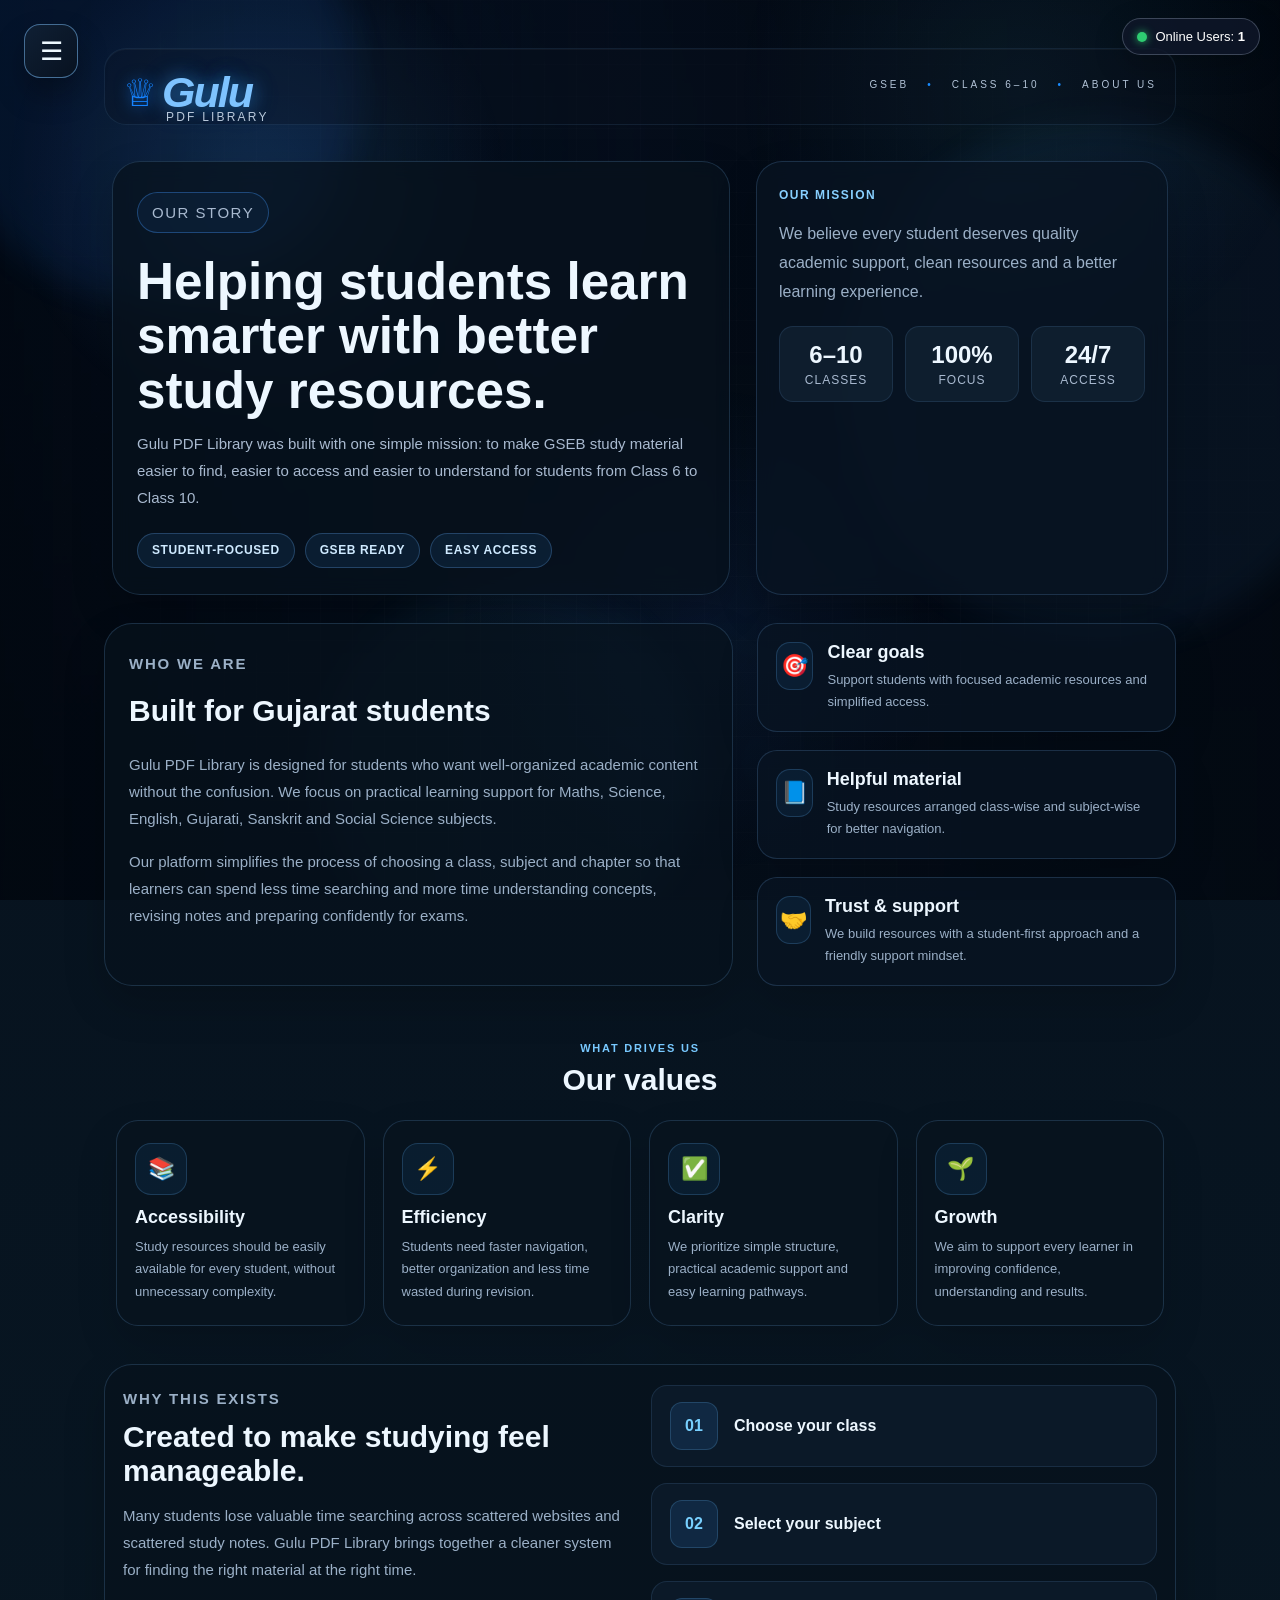
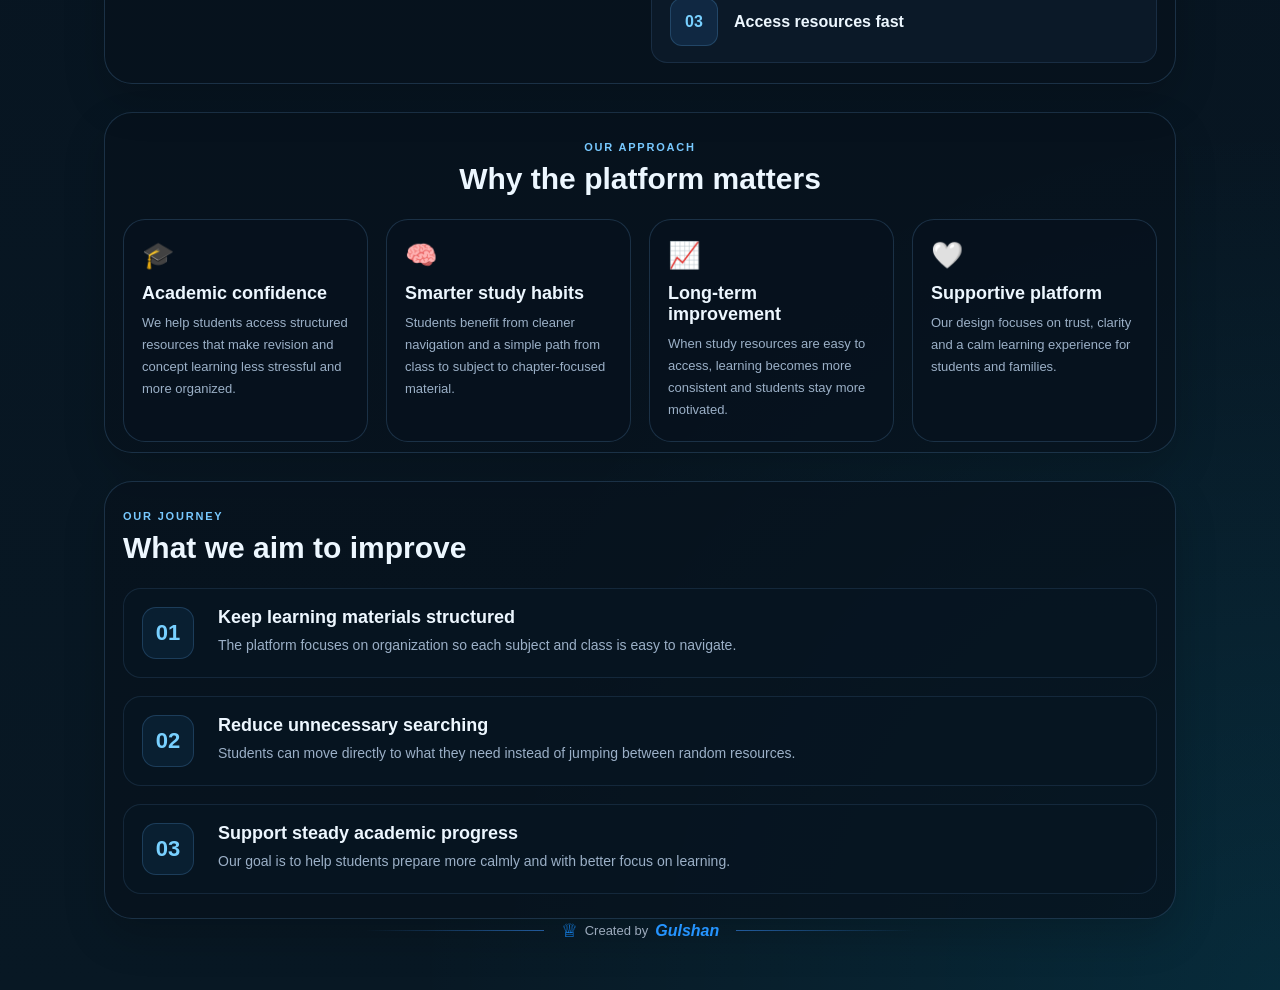
==== commit e4c45ee3: "v" ====
--- a/about.html
+++ b/about.html
@@ -66,6 +66,7 @@
             <a href="index.html">Home</a>
             <a href="about.html">About</a>
             <a href="contact.html">Contact</a>
+            <a href="chat.html">Chat</a>
             <a href="#">Settings</a>
             <a href="#">Profile</a>
         </div>
@@ -315,6 +316,7 @@
     });
 </script>
 
+<script src="./js/script.js"></script>
 <script src="./js/bg-music.js"></script>
 
 </body>
--- a/css/style.css
+++ b/css/style.css
@@ -324,6 +324,27 @@
     box-shadow: 0 20px 36px rgba(10, 86, 180, 0.26);
 }
 
+.page-progress {
+    position: sticky;
+    top: 0;
+    z-index: 120;
+    width: 100%;
+    height: 4px;
+    overflow: hidden;
+    background: rgba(255, 255, 255, 0.04);
+    border-radius: 999px;
+    margin: 6px auto 0;
+    max-width: 1280px;
+}
+
+#pageProgressBar {
+    display: block;
+    width: 0;
+    height: 100%;
+    background: linear-gradient(90deg, #3cc4ff, #4d8dff, #125ce2);
+    box-shadow: 0 0 18px rgba(77, 141, 255, 0.75);
+    transition: width 0.15s ease-out;
+}
 
 .side-menu-panel {
     position: absolute;
@@ -390,6 +411,48 @@
     transform: translateX(4px);
 }
 
+.side-menu-panel a.active {
+    background: linear-gradient(135deg, rgba(29, 107, 196, 0.28), rgba(35, 82, 164, 0.14));
+    border-color: rgba(116, 195, 255, 0.26);
+    box-shadow: inset 0 0 0 1px rgba(125, 207, 255, 0.16);
+}
+
+#guluToast {
+    position: fixed;
+    left: 50%;
+    bottom: 28px;
+    transform: translateX(-50%) translateY(18px);
+    z-index: 200;
+    min-width: 240px;
+    max-width: 420px;
+    padding: 12px 18px;
+    border-radius: 12px;
+    background: rgba(9, 23, 35, 0.96);
+    border: 1px solid rgba(120, 195, 255, 0.28);
+    color: #edf8ff;
+    font-size: 13px;
+    font-weight: 600;
+    box-shadow: 0 18px 35px rgba(0, 0, 0, 0.3);
+    opacity: 0;
+    pointer-events: none;
+    transition: opacity 0.25s ease, transform 0.25s ease;
+}
+
+#guluToast.visible {
+    opacity: 1;
+    transform: translateX(-50%) translateY(0);
+}
+
+.soft-reveal {
+    opacity: 0;
+    transform: translateY(16px);
+    transition: opacity 0.6s ease, transform 0.7s ease;
+}
+
+.soft-reveal.visible {
+    opacity: 1;
+    transform: translateY(0);
+}
 
 .brand {
     display: flex;
